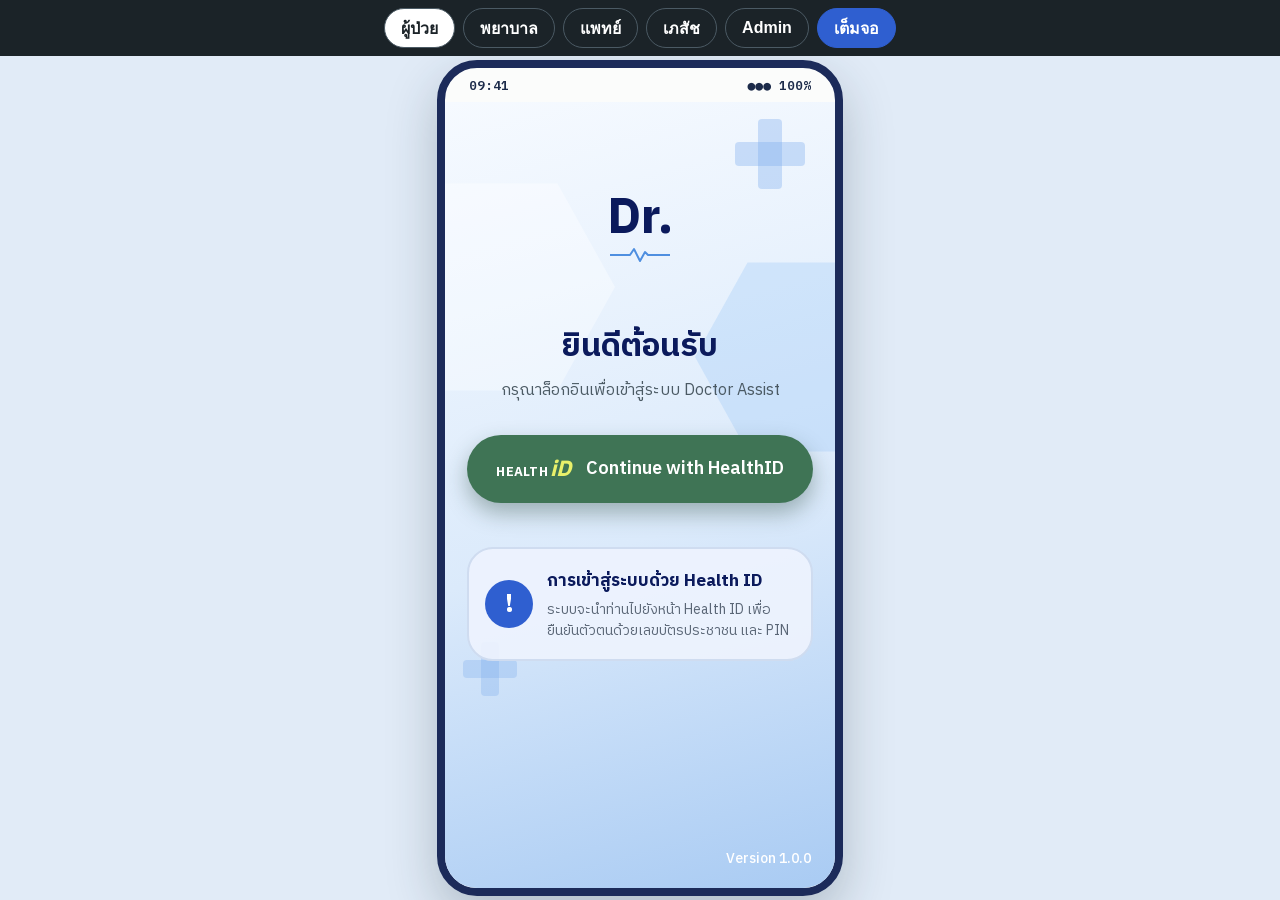
==== index.html @ 78d0d3cd "Add files via upload" ====
<!DOCTYPE html>
<html lang="th">
<head>
<meta charset="utf-8">
<meta name="viewport" content="width=device-width,initial-scale=1">
<title>Doctor Assist Prototype</title>
<style>
  html,body{margin:0;height:100%;background:#e6e9e8;font-family:'IBM Plex Sans Thai',Tahoma,sans-serif}
  #bar{height:56px;box-sizing:border-box;background:#1b2328;padding:8px 12px;display:flex;gap:8px;align-items:center;justify-content:center;overflow-x:auto}
  #bar button{height:40px;padding:0 16px;border-radius:99px;border:1px solid #4b5a64;background:transparent;color:#fff;font:600 16px Tahoma,sans-serif;white-space:nowrap;cursor:pointer;flex:none}
  #bar button.on{background:#fff;color:#1b2328;font-weight:700}
  #bar button.fs{background:#2f5fd0;border-color:#2f5fd0}
  #stage{height:calc(100% - 56px);position:relative}
  iframe{position:absolute;inset:0;width:100%;height:100%;border:0;display:none}
  iframe.on{display:block}
  body.full #bar{display:none}
  body.full #stage{height:100%}
  #x{display:none;position:fixed;right:8px;top:3px;z-index:9;width:30px;height:30px;border-radius:50%;border:0;background:rgba(27,35,40,.55);color:#fff;font-size:16px;cursor:pointer}
  body.full #x{display:block}
</style>
</head>
<body>
<div id="bar"></div>
<div id="stage"></div>
<button id="x" aria-label="ย่อ">✕</button>
<script>
  // บทบาททั้งหมด: [ชื่อไฟล์, ป้ายบนปุ่ม]  — เพิ่ม/ลดบทบาทได้ที่นี่
  var ROLES = [
    ['patient',    'ผู้ป่วย'],
    ['nurse',      'พยาบาล'],
    ['doctor',     'แพทย์'],
    ['pharmacist', 'เภสัช'],
    ['admin',      'Admin']
  ];
  var bar = document.getElementById('bar'), stage = document.getElementById('stage'), frames = {}, buttons = {};

  // โหลดแต่ละบทบาทเมื่อกดครั้งแรก (lazy load)
  function load(k) {
    var f = frames[k];
    if (!f.getAttribute('src')) f.src = k + '.html';
  }
  function show(k) {
    load(k);
    for (var i in frames) {
      frames[i].className = i === k ? 'on' : '';
      buttons[i].className = i === k ? 'on' : '';
    }
    try { localStorage.setItem('da-role', k); } catch (e) {}
  }
  ROLES.forEach(function (r) {
    var b = document.createElement('button');
    b.textContent = r[1];
    b.onclick = function () { show(r[0]); };
    bar.appendChild(b); buttons[r[0]] = b;
    var f = document.createElement('iframe');
    f.setAttribute('allow', 'microphone;fullscreen');
    f.title = r[1];
    stage.appendChild(f); frames[r[0]] = f;
  });

  // ปุ่มเต็มจอ
  var fb = document.createElement('button');
  fb.textContent = 'เต็มจอ'; fb.className = 'fs';
  fb.onclick = function () { setFull(true); };
  bar.appendChild(fb);
  function setFull(on) {
    document.body.classList.toggle('full', on);
    try {
      if (on && document.documentElement.requestFullscreen && !document.fullscreenElement) document.documentElement.requestFullscreen().catch(function () {});
      if (!on && document.fullscreenElement) document.exitFullscreen().catch(function () {});
    } catch (e) {}
  }
  document.getElementById('x').onclick = function () { setFull(false); };
  document.addEventListener('fullscreenchange', function () { if (!document.fullscreenElement) document.body.classList.remove('full'); });

  // เปิดบทบาทล่าสุดที่เคยดู
  var start = 'patient';
  try { start = localStorage.getItem('da-role') || start; } catch (e) {}
  show(frames[start] ? start : 'patient');
</script>
</body>
</html>
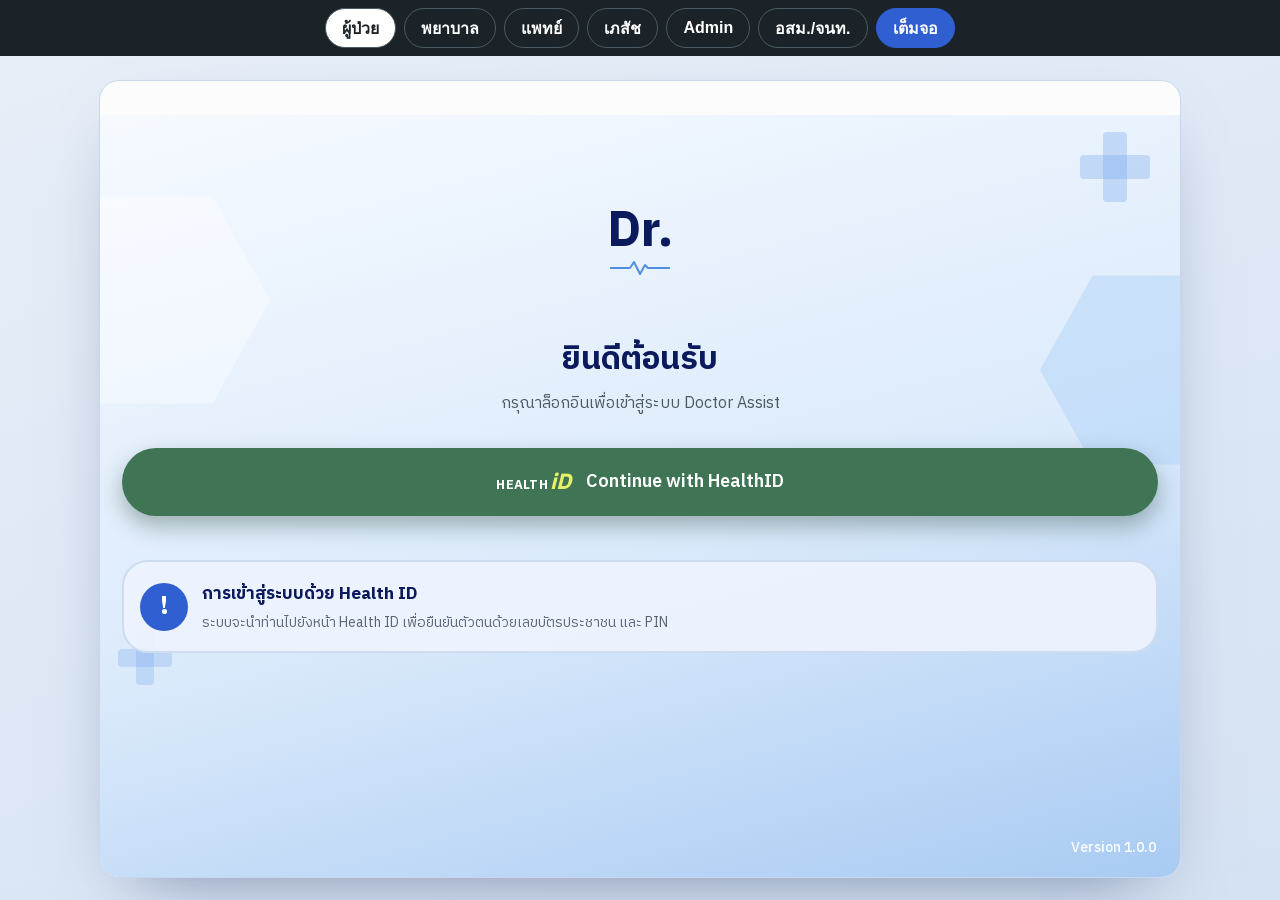
==== commit ffc484cf: "v1" ====
--- a/index.html
+++ b/index.html
@@ -30,7 +30,8 @@
     ['nurse',      'พยาบาล'],
     ['doctor',     'แพทย์'],
     ['pharmacist', 'เภสัช'],
-    ['admin',      'Admin']
+    ['admin',      'Admin'],
+    ['chw',        'อสม./จนท.']
   ];
   var bar = document.getElementById('bar'), stage = document.getElementById('stage'), frames = {}, buttons = {};
 
